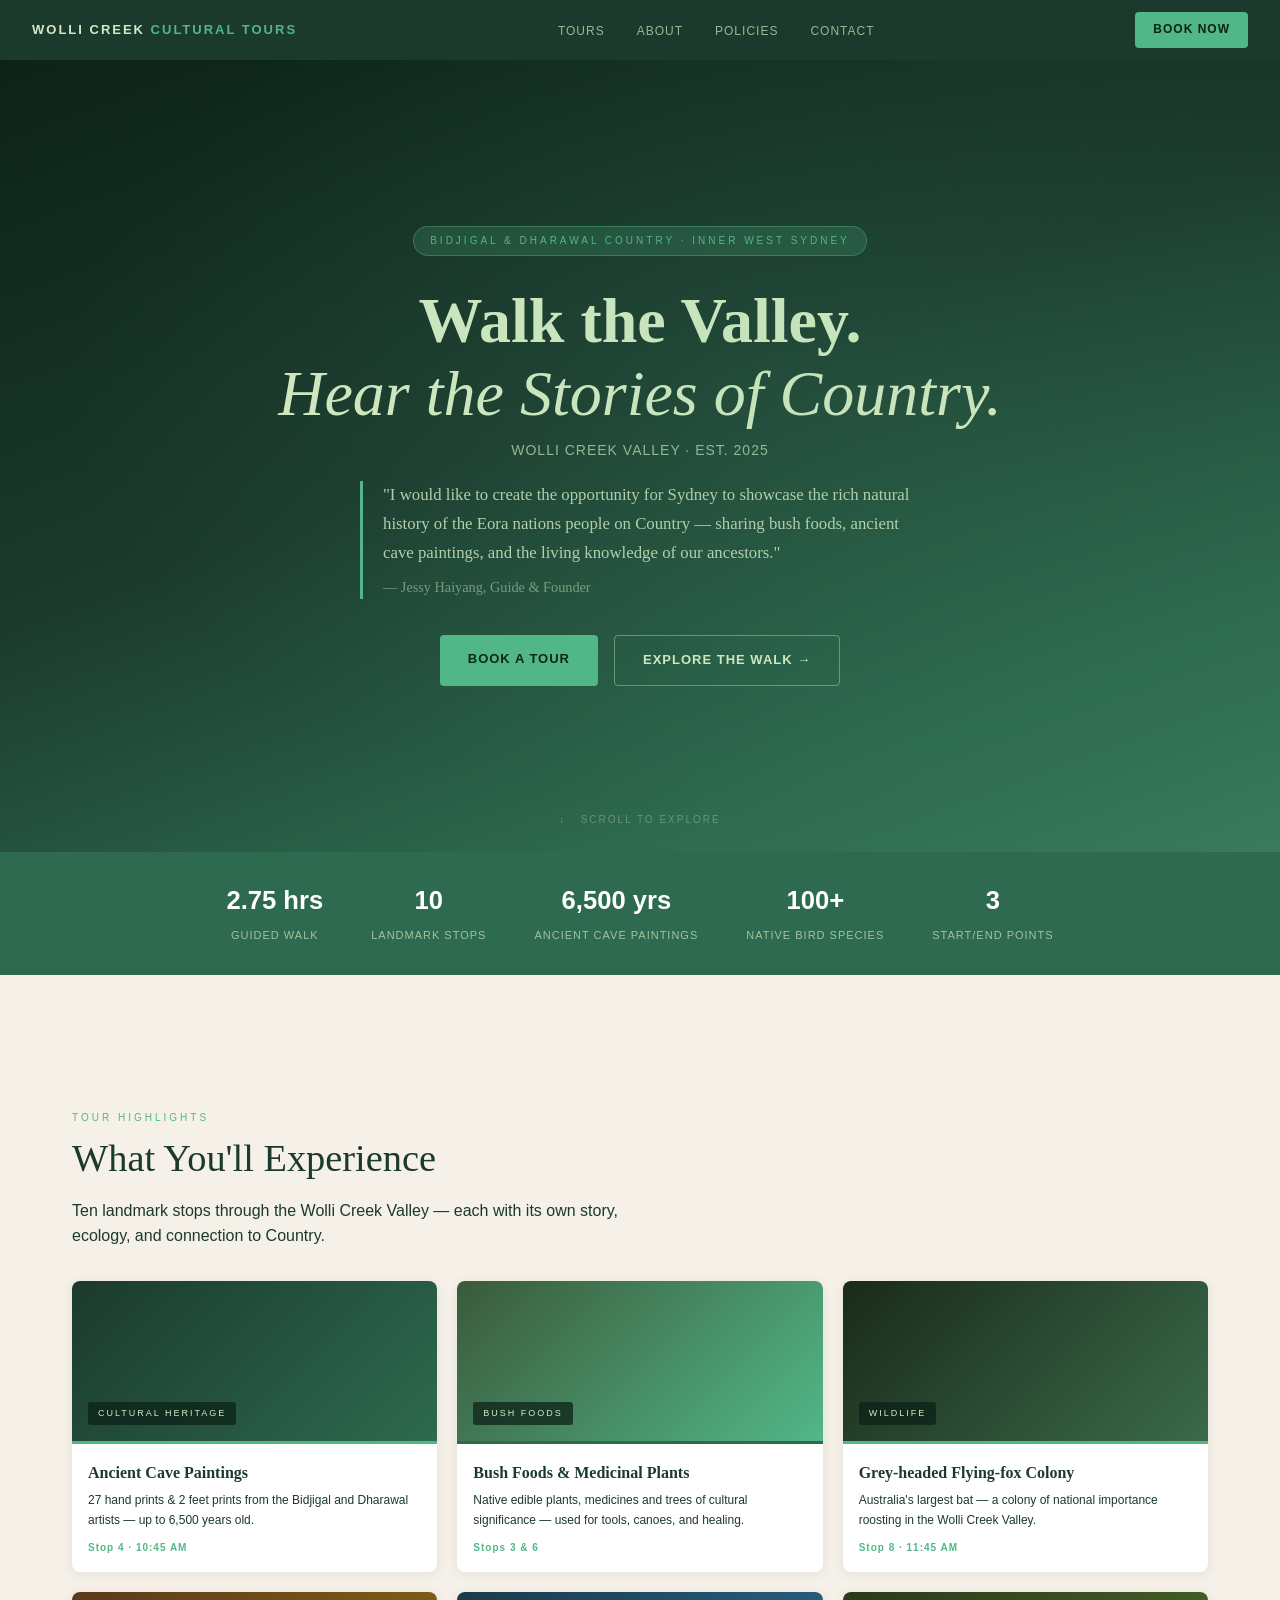
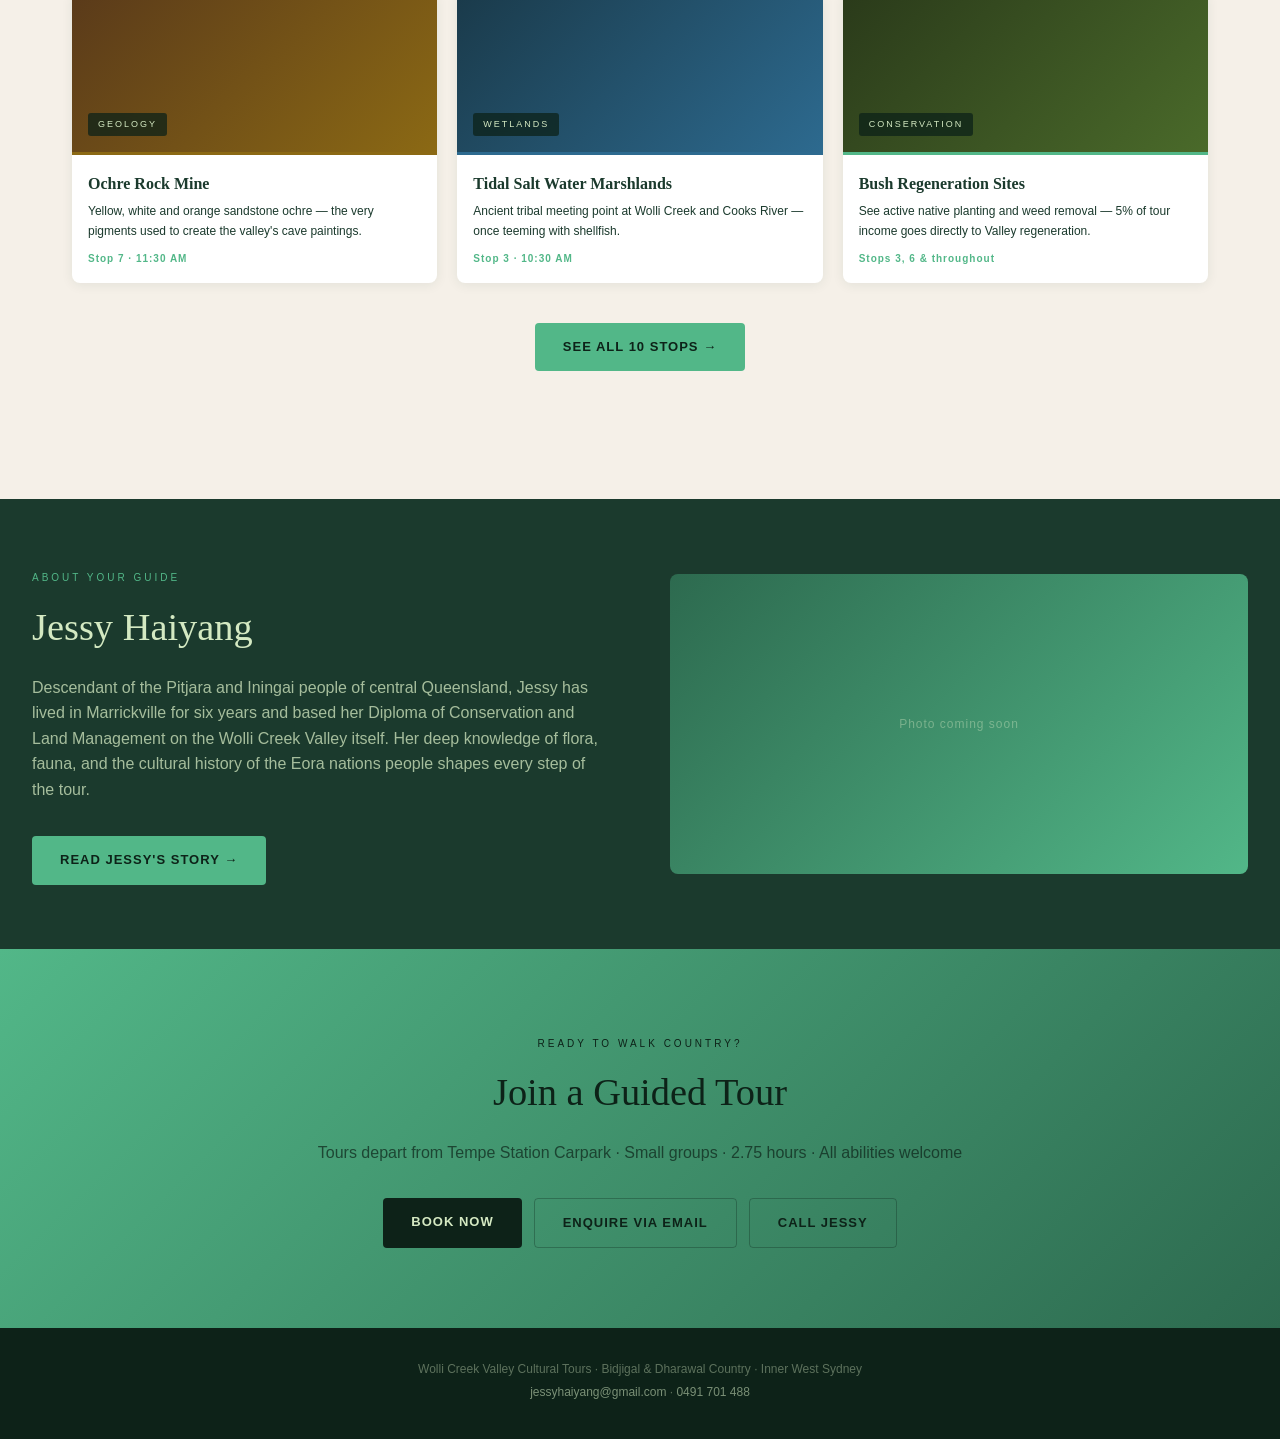
==== index.html @ f8718c91 "fix: colour token consistency, focus-visible styles, OG meta tags" ====
<!DOCTYPE html>
<html lang="en">
<head>
  <meta charset="UTF-8">
  <meta name="viewport" content="width=device-width, initial-scale=1.0">
  <meta name="description" content="Wolli Creek Valley Cultural Guided Tours — walk the valley and hear the stories of Country with Jessy Haiyang on Bidjigal and Dharawal Country, Inner West Sydney.">
  <meta property="og:title" content="Wolli Creek Cultural Tours — Walk the Valley">
  <meta property="og:description" content="Indigenous-led guided tours of the Wolli Creek Valley on Bidjigal and Dharawal Country, Inner West Sydney.">
  <meta property="og:type" content="website">
  <title>Wolli Creek Cultural Tours — Walk the Valley</title>
  <link rel="stylesheet" href="css/base.css">
  <link rel="stylesheet" href="css/components.css">
  <link rel="stylesheet" href="css/home.css">
</head>
<body>

  <!-- NAV -->
  <nav class="site-nav">
    <a href="index.html" class="nav-logo">Wolli Creek <span>Cultural Tours</span></a>
    <ul class="nav-links">
      <li><a href="tours.html">Tours</a></li>
      <li><a href="about.html">About</a></li>
      <li><a href="policies.html">Policies</a></li>
      <li><a href="book.html">Contact</a></li>
    </ul>
    <a href="book.html" class="nav-cta">Book Now</a>
    <button class="nav-toggle" aria-label="Open menu" aria-expanded="false">
      <span></span><span></span><span></span>
    </button>
  </nav>

  <!-- HERO -->
  <section class="home-hero">
    <span class="hero-badge">Bidjigal &amp; Dharawal Country · Inner West Sydney</span>
    <h1><strong>Walk the Valley.</strong><br>Hear the Stories of Country.</h1>
    <p class="hero-subtitle">Wolli Creek Valley · Est. 2025</p>
    <blockquote class="hero-quote">
      "I would like to create the opportunity for Sydney to showcase the rich natural history
      of the Eora nations people on Country — sharing bush foods, ancient cave paintings,
      and the living knowledge of our ancestors."
      <cite>— Jessy Haiyang, Guide &amp; Founder</cite>
    </blockquote>
    <div class="hero-buttons">
      <a href="book.html" class="btn btn-primary">Book a Tour</a>
      <a href="tours.html" class="btn btn-ghost">Explore the Walk →</a>
    </div>
    <div class="hero-scroll">↓ &nbsp; scroll to explore</div>
  </section>

  <!-- STATS BAND -->
  <div class="stats-band">
    <div class="stat"><strong>2.75 hrs</strong><span>Guided Walk</span></div>
    <div class="stat"><strong>10</strong><span>Landmark Stops</span></div>
    <div class="stat"><strong>6,500 yrs</strong><span>Ancient Cave Paintings</span></div>
    <div class="stat"><strong>100+</strong><span>Native Bird Species</span></div>
    <div class="stat"><strong>3</strong><span>Start/End Points</span></div>
  </div>

  <!-- HIGHLIGHTS -->
  <section class="highlights-section">
    <div class="section">
      <span class="label">Tour Highlights</span>
      <h2>What You'll Experience</h2>
      <p style="max-width:560px;margin-top:8px;">Ten landmark stops through the Wolli Creek Valley — each with its own story, ecology, and connection to Country.</p>

      <div class="card-grid">

        <div class="card reveal">
          <div class="card-img" style="background:linear-gradient(135deg,#1B3A2D,#2D6A4F);">
            <span class="card-tag">Cultural Heritage</span>
          </div>
          <div class="card-accent" style="background:#52B788;"></div>
          <div class="card-body">
            <h4>Ancient Cave Paintings</h4>
            <p>27 hand prints &amp; 2 feet prints from the Bidjigal and Dharawal artists — up to 6,500 years old.</p>
            <div class="card-meta">Stop 4 · 10:45 AM</div>
          </div>
        </div>

        <div class="card reveal">
          <div class="card-img" style="background:linear-gradient(135deg,#3a5a3a,#52B788);">
            <span class="card-tag">Bush Foods</span>
          </div>
          <div class="card-accent" style="background:#2D6A4F;"></div>
          <div class="card-body">
            <h4>Bush Foods &amp; Medicinal Plants</h4>
            <p>Native edible plants, medicines and trees of cultural significance — used for tools, canoes, and healing.</p>
            <div class="card-meta">Stops 3 &amp; 6</div>
          </div>
        </div>

        <div class="card reveal">
          <div class="card-img" style="background:linear-gradient(135deg,#1a2a1a,#3a6a4a);">
            <span class="card-tag">Wildlife</span>
          </div>
          <div class="card-accent" style="background:#52B788;"></div>
          <div class="card-body">
            <h4>Grey-headed Flying-fox Colony</h4>
            <p>Australia's largest bat — a colony of national importance roosting in the Wolli Creek Valley.</p>
            <div class="card-meta">Stop 8 · 11:45 AM</div>
          </div>
        </div>

        <div class="card reveal">
          <div class="card-img" style="background:linear-gradient(135deg,#5a3a1a,#8B6914);">
            <span class="card-tag">Geology</span>
          </div>
          <div class="card-accent" style="background:#8B6914;"></div>
          <div class="card-body">
            <h4>Ochre Rock Mine</h4>
            <p>Yellow, white and orange sandstone ochre — the very pigments used to create the valley's cave paintings.</p>
            <div class="card-meta">Stop 7 · 11:30 AM</div>
          </div>
        </div>

        <div class="card reveal">
          <div class="card-img" style="background:linear-gradient(135deg,#1a3a4a,#2D6A8F);">
            <span class="card-tag">Wetlands</span>
          </div>
          <div class="card-accent" style="background:#2D6A8F;"></div>
          <div class="card-body">
            <h4>Tidal Salt Water Marshlands</h4>
            <p>Ancient tribal meeting point at Wolli Creek and Cooks River — once teeming with shellfish.</p>
            <div class="card-meta">Stop 3 · 10:30 AM</div>
          </div>
        </div>

        <div class="card reveal">
          <div class="card-img" style="background:linear-gradient(135deg,#2a3a1a,#4a6a2a);">
            <span class="card-tag">Conservation</span>
          </div>
          <div class="card-accent" style="background:#52B788;"></div>
          <div class="card-body">
            <h4>Bush Regeneration Sites</h4>
            <p>See active native planting and weed removal — 5% of tour income goes directly to Valley regeneration.</p>
            <div class="card-meta">Stops 3, 6 &amp; throughout</div>
          </div>
        </div>

      </div>

      <div style="text-align:center;margin-top:40px;">
        <a href="tours.html" class="btn btn-primary">See All 10 Stops →</a>
      </div>
    </div>
  </section>

  <!-- ABOUT STRIP -->
  <section class="about-strip">
    <div class="about-text">
      <span class="label">About Your Guide</span>
      <h2>Jessy Haiyang</h2>
      <p>Descendant of the Pitjara and Iningai people of central Queensland, Jessy has lived in Marrickville for six years and based her Diploma of Conservation and Land Management on the Wolli Creek Valley itself. Her deep knowledge of flora, fauna, and the cultural history of the Eora nations people shapes every step of the tour.</p>
      <br>
      <a href="about.html" class="btn btn-primary" style="margin-top:8px;">Read Jessy's Story →</a>
    </div>
    <div class="about-img">
      <!-- Replace with: <img src="images/jessy.jpg" alt="Jessy Haiyang, tour guide"> -->
      Photo coming soon
    </div>
  </section>

  <!-- CTA -->
  <section class="cta-section">
    <span class="label">Ready to Walk Country?</span>
    <h2>Join a Guided Tour</h2>
    <p>Tours depart from Tempe Station Carpark · Small groups · 2.75 hours · All abilities welcome</p>
    <div class="cta-buttons">
      <a href="book.html" class="btn btn-primary" style="background:#0D2218;color:#D4E9C2;">Book Now</a>
      <a href="mailto:jessyhaiyang@gmail.com" class="btn btn-ghost-dark">Enquire via Email</a>
      <a href="tel:0491701488" class="btn btn-ghost-dark">Call Jessy</a>
    </div>
  </section>

  <!-- FOOTER -->
  <footer class="site-footer">
    <p>Wolli Creek Valley Cultural Tours · Bidjigal &amp; Dharawal Country · Inner West Sydney</p>
    <p><a href="mailto:jessyhaiyang@gmail.com">jessyhaiyang@gmail.com</a> · <a href="tel:0491701488">0491 701 488</a></p>
  </footer>

  <script src="js/main.js"></script>
</body>
</html>
---- css/base.css ----
/* ============================================
   BASE.CSS — Variables, reset, typography
   ============================================ */

:root {
  /* Colour palette — Bush & Water */
  --color-forest-dark:   #0D2218;
  --color-forest:        #1B3A2D;
  --color-forest-mid:    #2D6A4F;
  --color-sage:          #52B788;
  --color-sage-light:    #D4E9C2;
  --color-cream:         #f5f0e8;
  --color-ochre:         #8B6914;
  --color-wetland:       #2D6A8F;
  --color-text:          #1B3A2D;
  --color-text-muted:    #4a6b5a;
  --color-white:         #fff;

  /* Typography */
  --font-serif:  Georgia, 'Times New Roman', serif;
  --font-sans:   -apple-system, BlinkMacSystemFont, 'Segoe UI', sans-serif;

  /* Spacing */
  --space-xs:  8px;
  --space-sm:  16px;
  --space-md:  32px;
  --space-lg:  64px;
  --space-xl:  96px;

  /* Layout */
  --max-width: 1200px;
  --nav-height: 60px;
}

/* Reset */
*, *::before, *::after { box-sizing: border-box; margin: 0; padding: 0; }
html { scroll-behavior: smooth; }
body {
  font-family: var(--font-serif);
  background: var(--color-cream);
  color: var(--color-text);
  line-height: 1.6;
}
img { max-width: 100%; display: block; }
a { color: inherit; text-decoration: none; }
/* Note: underlines removed globally — restore in component CSS for body-copy links */

/* Typography scale */
h1 { font-size: clamp(2rem, 5vw, 4rem); font-weight: 400; line-height: 1.15; font-style: italic; }
h1 strong { font-style: normal; font-weight: 700; }
h2 { font-size: clamp(1.6rem, 3vw, 2.4rem); font-weight: 400; }
h3 { font-size: 1.1rem; font-weight: 600; }
p { font-family: var(--font-sans); }
.body-text { font-size: 14px; line-height: 1.75; color: var(--color-text-muted); }

/* Utility */
.label {
  font-family: var(--font-sans);
  font-size: 10px;
  letter-spacing: 3px;
  text-transform: uppercase;
  color: var(--color-sage);
}
.container { max-width: var(--max-width); margin: 0 auto; padding: 0 var(--space-md); }
.section { padding: var(--space-lg) var(--space-md); max-width: var(--max-width); margin: 0 auto; }

/* Scroll-reveal */
.reveal { opacity: 0; transform: translateY(20px); transition: opacity 0.5s ease, transform 0.5s ease; }
.reveal.revealed { opacity: 1; transform: none; }
---- css/components.css ----
/* ============================================
   COMPONENTS.CSS — Nav, footer, buttons, cards
   ============================================ */

/* ---- NAV ---- */
.site-nav {
  background: var(--color-forest);
  padding: 0 var(--space-md);
  display: flex;
  align-items: center;
  justify-content: space-between;
  height: var(--nav-height);
  position: sticky;
  top: 0;
  z-index: 100;
  transition: box-shadow 0.2s;
}
.site-nav.scrolled { box-shadow: 0 2px 16px rgba(0,0,0,0.3); }

.nav-logo {
  color: var(--color-sage-light);
  font-family: var(--font-sans);
  font-size: 13px;
  font-weight: 700;
  letter-spacing: 2px;
  text-transform: uppercase;
  text-decoration: none;
}
.nav-logo span { color: var(--color-sage); }

.nav-links {
  display: flex;
  gap: var(--space-md);
  list-style: none;
}
.nav-links a {
  color: rgba(212,233,194,0.7); /* --color-sage-light at 70% opacity */
  font-family: var(--font-sans);
  font-size: 12px;
  letter-spacing: 1px;
  text-transform: uppercase;
  transition: color 0.15s;
}
.nav-links a:hover,
.nav-links a.active { color: var(--color-sage-light); }

.nav-cta {
  background: var(--color-sage);
  color: var(--color-forest-dark);
  padding: 8px 18px;
  border-radius: 4px;
  font-family: var(--font-sans);
  font-size: 12px;
  font-weight: 700;
  letter-spacing: 1px;
  text-transform: uppercase;
  text-decoration: none;
  transition: background 0.15s;
}
.nav-cta:hover { background: var(--color-sage-light); }

/* Mobile nav toggle */
.nav-toggle {
  display: none;
  background: none;
  border: none;
  cursor: pointer;
  padding: 4px;
}
.nav-toggle span {
  display: block;
  width: 22px;
  height: 2px;
  background: var(--color-sage-light);
  margin: 5px 0;
  transition: 0.3s;
}

.nav-toggle.open span:nth-child(1) { transform: translateY(7px) rotate(45deg); }
.nav-toggle.open span:nth-child(2) { opacity: 0; }
.nav-toggle.open span:nth-child(3) { transform: translateY(-7px) rotate(-45deg); }

@media (max-width: 768px) {
  .nav-links { display: none; flex-direction: column; gap: var(--space-sm); }
  .nav-links.open { display: flex; position: absolute; top: var(--nav-height); left: 0; right: 0; background: var(--color-forest); padding: var(--space-sm) var(--space-md); }
  .nav-toggle { display: block; }
  .nav-cta { display: none; }
}

/* ---- FOOTER ---- */
.site-footer {
  background: var(--color-forest-dark);
  padding: var(--space-md) var(--space-md);
  text-align: center;
}
.site-footer p {
  color: rgba(212,233,194,0.4); /* --color-sage-light at 40% opacity */
  font-size: 12px;
  margin-bottom: 4px;
}
.site-footer a { color: rgba(212,233,194,0.55); /* --color-sage-light at 55% opacity */ }
.site-footer a:hover { color: var(--color-sage-light); text-decoration: underline; }

/* ---- BUTTONS ---- */
.btn {
  display: inline-block;
  padding: 14px 28px;
  border-radius: 4px;
  font-family: var(--font-sans);
  font-size: 13px;
  font-weight: 700;
  letter-spacing: 1px;
  text-transform: uppercase;
  cursor: pointer;
  border: none;
  text-decoration: none;
  transition: background 0.15s, color 0.15s;
}
.btn-primary {
  background: var(--color-sage);
  color: var(--color-forest-dark);
}
.btn-primary:hover { background: var(--color-sage-light); }

.btn-ghost {
  background: transparent;
  color: var(--color-sage-light);
  border: 1px solid rgba(212,233,194,0.4);
}
.btn-ghost:hover { border-color: var(--color-sage-light); color: var(--color-white); }

.btn-ghost-dark {
  background: transparent;
  color: var(--color-forest-dark);
  border: 1px solid rgba(13,34,24,0.3); /* --color-forest-dark at 30% opacity */
}
.btn-ghost-dark:hover { border-color: var(--color-forest-dark); }

/* Focus-visible for keyboard accessibility */
.btn:focus-visible,
.nav-cta:focus-visible,
.nav-toggle:focus-visible {
  outline: 2px solid var(--color-sage);
  outline-offset: 3px;
}
.nav-links a:focus-visible {
  outline: 2px solid var(--color-sage);
  outline-offset: 2px;
  border-radius: 2px;
}

/* ---- HIGHLIGHT CARD ---- */
.card {
  background: var(--color-white);
  border-radius: 8px;
  overflow: hidden;
  box-shadow: 0 2px 12px rgba(27,58,45,0.08); /* --color-forest at 8% opacity */
  transition: transform 0.2s;
}
.card:hover { transform: translateY(-4px); }

.card-img {
  height: 160px;
  display: flex;
  align-items: flex-end;
  padding: var(--space-sm);
}
.card-tag {
  background: rgba(13,34,24,0.75); /* --color-forest-dark at 75% opacity */
  color: var(--color-sage-light);
  backdrop-filter: blur(4px);
  font-family: var(--font-sans);
  font-size: 9px;
  letter-spacing: 2px;
  text-transform: uppercase;
  padding: 4px 10px;
  border-radius: 3px;
}
.card-accent { height: 3px; border-radius: 0; }
.card-body { padding: var(--space-sm); }
.card-body h4 { font-size: 1rem; color: var(--color-text); margin-bottom: 6px; font-family: var(--font-serif); }
.card-body p { font-size: 12px; line-height: 1.6; }
.card-meta { font-family: var(--font-sans); font-size: 10px; color: var(--color-sage); font-weight: 600; letter-spacing: 1px; margin-top: 10px; }

/* ---- DIVIDER ---- */
.divider { height: 1px; background: rgba(82,183,136,0.15); margin: 0 var(--space-md); }

/* ---- PAGE HERO (inner pages) ---- */
.page-hero {
  background: linear-gradient(160deg, var(--color-forest-dark) 0%, var(--color-forest) 60%, var(--color-forest-mid) 100%);
  padding: var(--space-xl) var(--space-md) var(--space-lg);
  text-align: center;
}
.page-hero .label { margin-bottom: var(--space-sm); display: block; }
.page-hero h1 { color: var(--color-sage-light); margin-bottom: var(--space-sm); }
.page-hero p { color: rgba(212,233,194,0.7); max-width: 560px; margin: 0 auto; }
---- css/home.css ----
/* ============================================
   HOME.CSS — Homepage-specific styles
   ============================================ */

/* ---- HERO ---- */
.home-hero {
  min-height: 88vh;
  background: linear-gradient(160deg, var(--color-forest-dark) 0%, var(--color-forest) 45%, var(--color-forest-mid) 80%, #3a7a5f 100%);
  display: flex;
  flex-direction: column;
  align-items: center;
  justify-content: center;
  text-align: center;
  padding: 60px var(--space-md);
  position: relative;
  overflow: hidden;
}
.home-hero::before {
  content: '';
  position: absolute;
  inset: 0;
  background: radial-gradient(ellipse at 60% 40%, rgba(82,183,136,0.12) 0%, transparent 65%);
  pointer-events: none;
}
.hero-badge {
  background: rgba(82,183,136,0.2);
  border: 1px solid rgba(82,183,136,0.4);
  color: var(--color-sage);
  font-family: var(--font-sans);
  font-size: 10px;
  letter-spacing: 3px;
  text-transform: uppercase;
  padding: 6px 16px;
  border-radius: 20px;
  margin-bottom: 28px;
  display: inline-block;
}
.home-hero h1 { color: var(--color-sage-light); max-width: 780px; margin-bottom: 8px; }
.hero-subtitle {
  font-family: var(--font-sans);
  color: rgba(212,233,194,0.7);
  font-size: 14px;
  letter-spacing: 1px;
  margin-bottom: 20px;
  text-transform: uppercase;
}
.hero-quote {
  max-width: 560px;
  color: rgba(212,233,194,0.85);
  font-size: 1.05rem;
  line-height: 1.7;
  margin-bottom: 36px;
  border-left: 3px solid var(--color-sage);
  padding-left: 20px;
  text-align: left;
}
.hero-quote cite { font-size: 0.85em; color: rgba(212,233,194,0.5); font-style: normal; display: block; margin-top: 8px; }
.hero-buttons { display: flex; gap: var(--space-sm); flex-wrap: wrap; justify-content: center; }
.hero-scroll {
  position: absolute;
  bottom: 24px;
  left: 50%;
  transform: translateX(-50%);
  color: rgba(212,233,194,0.35);
  font-family: var(--font-sans);
  font-size: 10px;
  letter-spacing: 2px;
  text-transform: uppercase;
}

/* ---- STATS BAND ---- */
.stats-band {
  background: var(--color-forest-mid);
  color: var(--color-sage-light);
  padding: 28px var(--space-md);
  display: flex;
  gap: 48px;
  justify-content: center;
  flex-wrap: wrap;
  text-align: center;
}
.stat { font-family: var(--font-sans); }
.stat strong { display: block; font-size: 1.6rem; color: var(--color-white); }
.stat span { font-size: 11px; letter-spacing: 1px; text-transform: uppercase; opacity: 0.7; }

/* ---- HIGHLIGHTS SECTION ---- */
.highlights-section { background: var(--color-cream); padding: var(--space-lg) 0; }
.card-grid {
  display: grid;
  grid-template-columns: repeat(3, 1fr);
  gap: 20px;
  margin-top: var(--space-md);
}
@media (max-width: 900px) { .card-grid { grid-template-columns: repeat(2, 1fr); } }
@media (max-width: 560px) { .card-grid { grid-template-columns: 1fr; } }

/* ---- ABOUT STRIP ---- */
.about-strip {
  background: var(--color-forest);
  padding: var(--space-lg) var(--space-md);
  display: grid;
  grid-template-columns: 1fr 1fr;
  gap: 60px;
  align-items: center;
}
.about-strip .about-text .label { color: var(--color-sage); }
.about-strip .about-text h2 { color: var(--color-sage-light); margin: 8px 0 16px; }
.about-strip .about-text p { color: rgba(212,233,194,0.75); }
.about-img {
  border-radius: 8px;
  overflow: hidden;
  height: 300px;
  background: linear-gradient(135deg, var(--color-forest-mid), var(--color-sage));
  display: flex;
  align-items: center;
  justify-content: center;
  color: rgba(212,233,194,0.4);
  font-family: var(--font-sans);
  font-size: 12px;
  letter-spacing: 1px;
}
.about-img img { width: 100%; height: 100%; object-fit: cover; }
@media (max-width: 768px) {
  .about-strip { grid-template-columns: 1fr; }
  .about-img { height: 220px; }
}

/* ---- CTA SECTION ---- */
.cta-section {
  background: linear-gradient(135deg, var(--color-sage) 0%, var(--color-forest-mid) 100%);
  padding: 80px var(--space-md);
  text-align: center;
}
.cta-section .label { color: var(--color-forest-dark); }
.cta-section h2 { color: var(--color-forest-dark); margin: 8px 0 16px; }
.cta-section p { color: rgba(13,34,24,0.7); margin-bottom: 32px; }
.cta-buttons { display: flex; gap: 12px; justify-content: center; flex-wrap: wrap; }
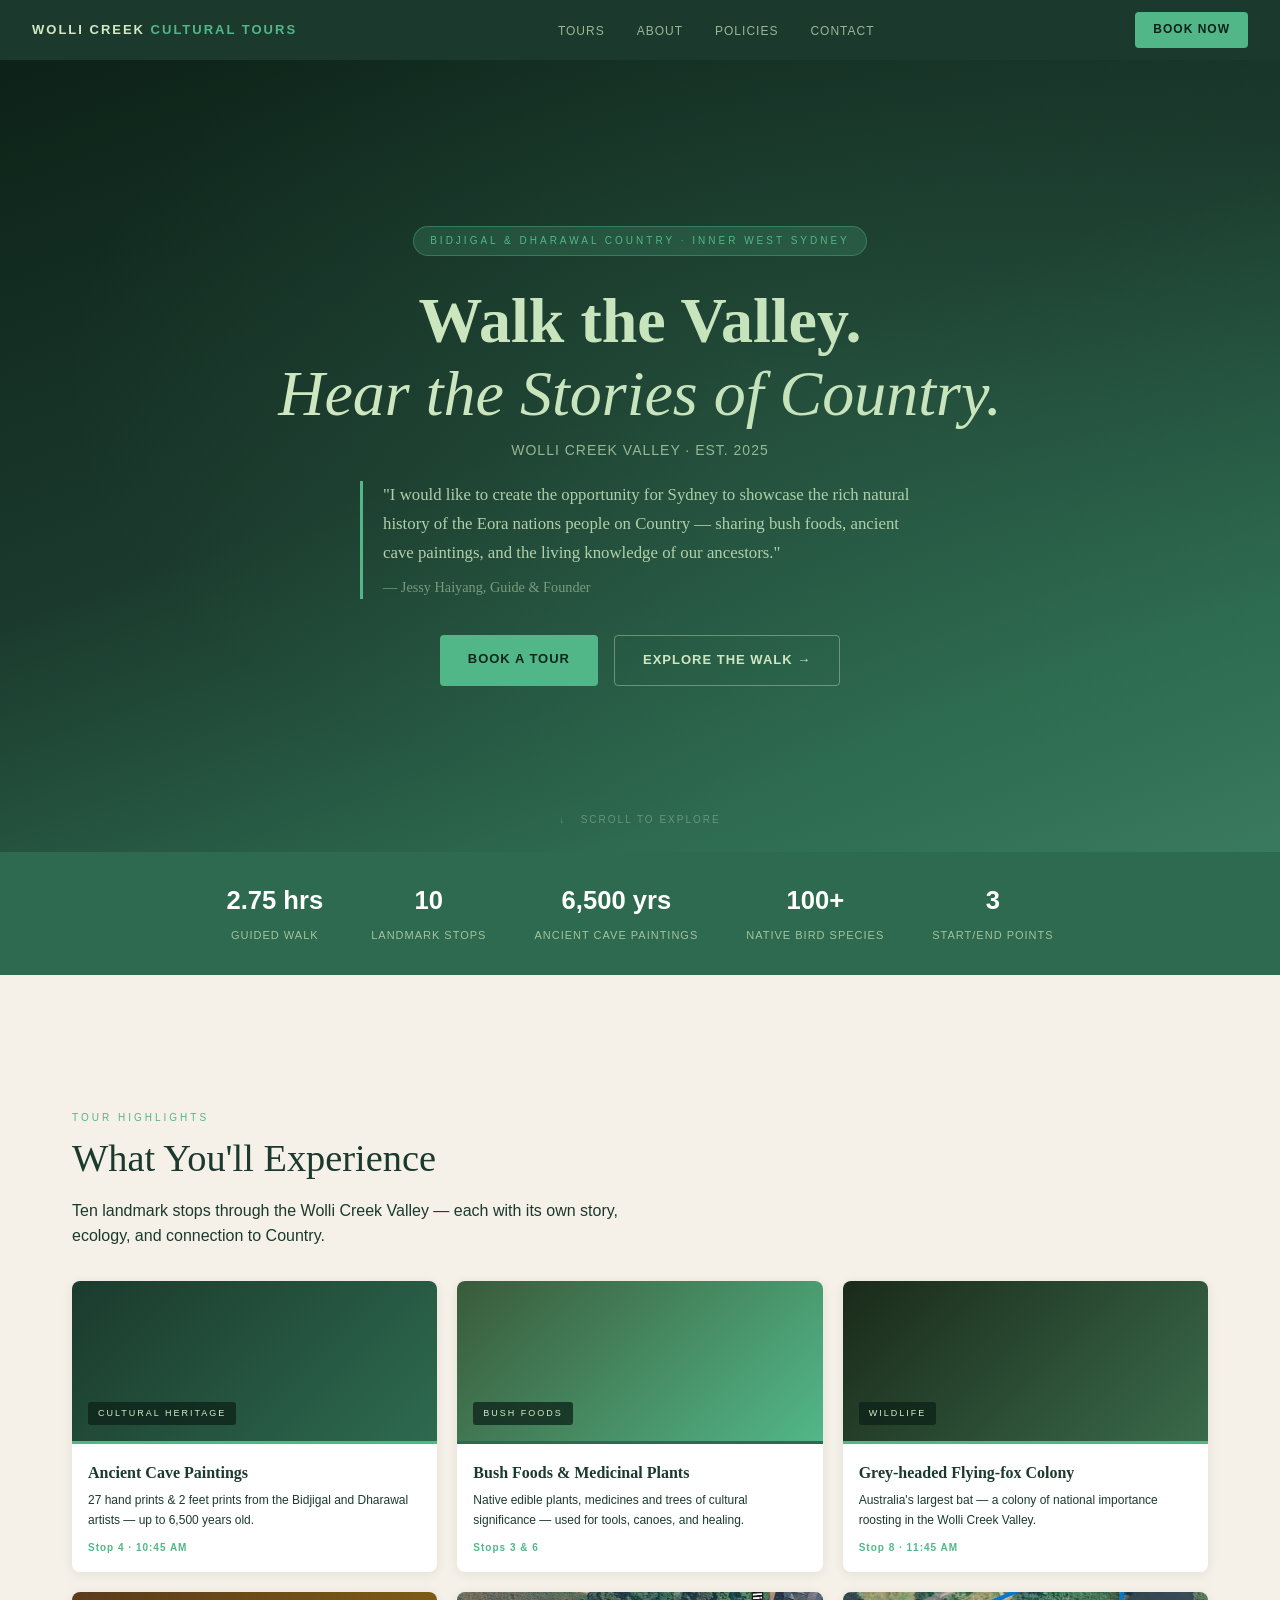
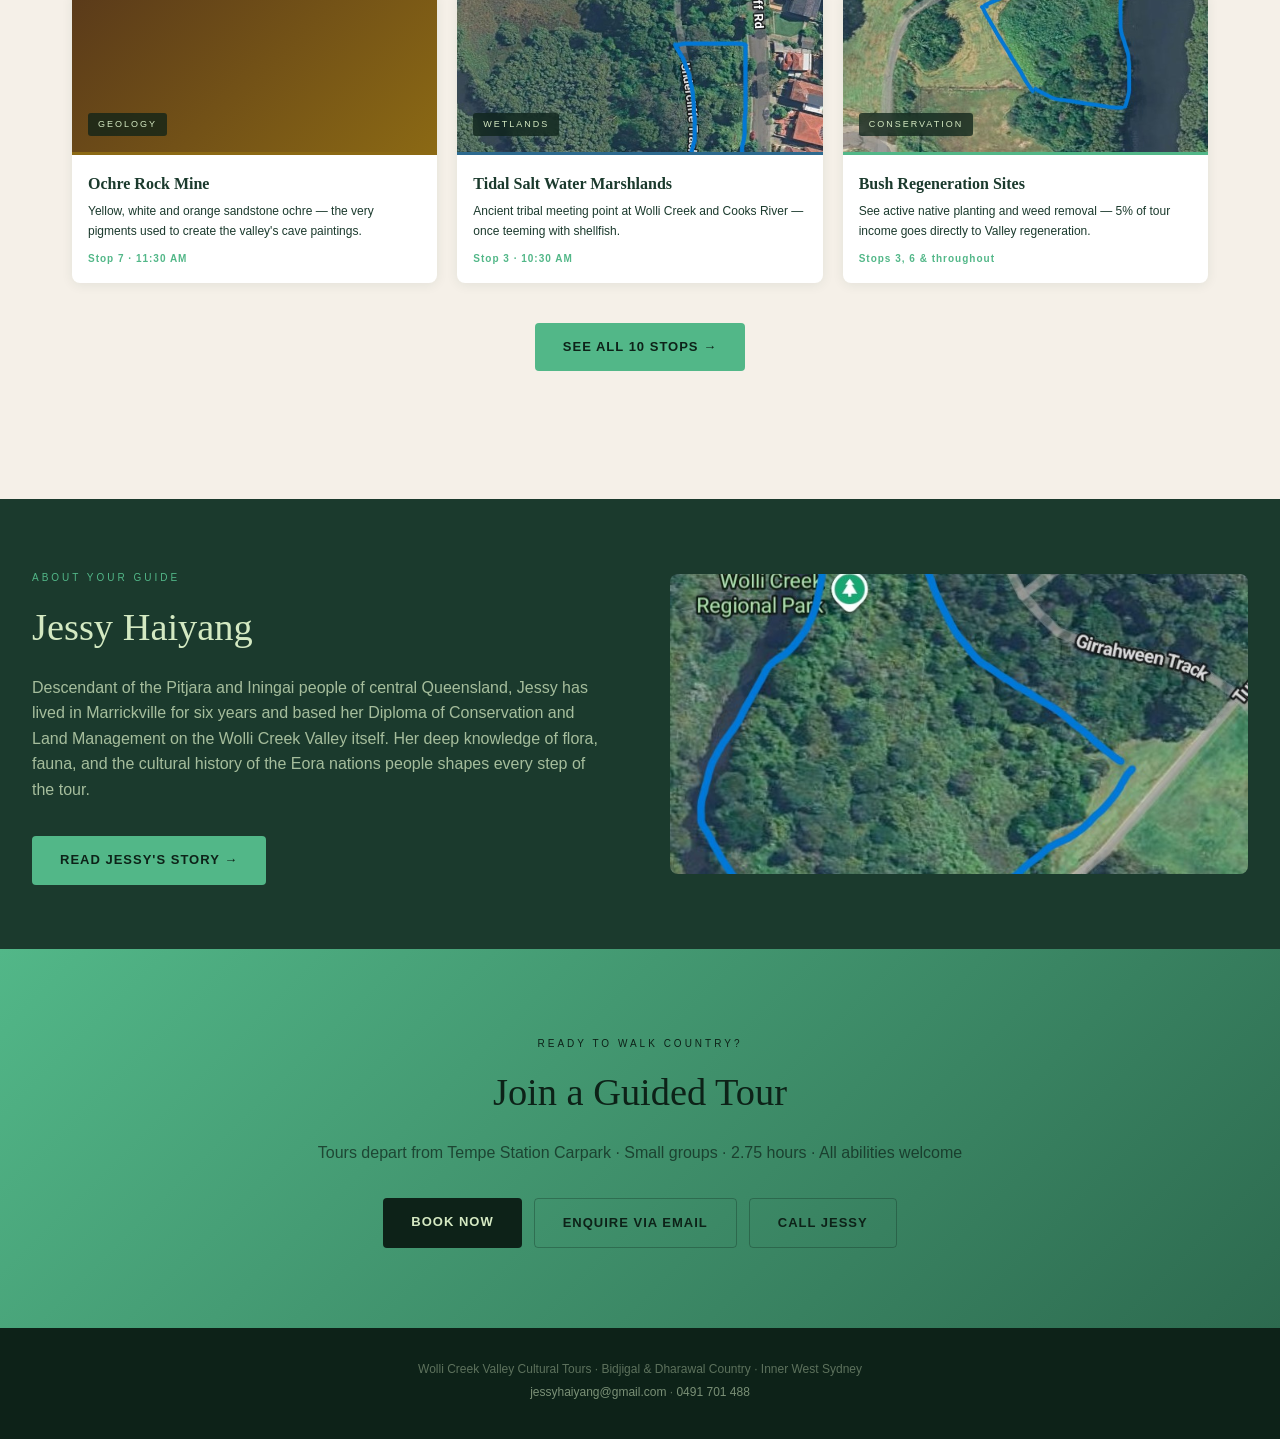
==== commit 37f7a710: "feat: use aerial valley images in card backgrounds, about sections, and gallery" ====
--- a/index.html
+++ b/index.html
@@ -14,6 +14,8 @@
 </head>
 <body>
 
+  <a class="skip-link" href="#main-content">Skip to main content</a>
+
   <!-- NAV -->
   <nav class="site-nav">
     <a href="index.html" class="nav-logo">Wolli Creek <span>Cultural Tours</span></a>
@@ -28,6 +30,8 @@
       <span></span><span></span><span></span>
     </button>
   </nav>
+
+  <main id="main-content">
 
   <!-- HERO -->
   <section class="home-hero">
@@ -114,7 +118,7 @@
         </div>
 
         <div class="card reveal">
-          <div class="card-img" style="background:linear-gradient(135deg,#1a3a4a,#2D6A8F);">
+          <div class="card-img" style="background:linear-gradient(135deg,#1a3a4a,#2D6A8F);background-image:url('images/Bush regen site 2.jpg');background-size:cover;background-position:center;">
             <span class="card-tag">Wetlands</span>
           </div>
           <div class="card-accent" style="background:#2D6A8F;"></div>
@@ -126,7 +130,7 @@
         </div>
 
         <div class="card reveal">
-          <div class="card-img" style="background:linear-gradient(135deg,#2a3a1a,#4a6a2a);">
+          <div class="card-img" style="background:linear-gradient(135deg,#2a3a1a,#4a6a2a);background-image:url('images/Bush regen site 1.jpg');background-size:cover;background-position:center;">
             <span class="card-tag">Conservation</span>
           </div>
           <div class="card-accent" style="background:#52B788;"></div>
@@ -155,8 +159,7 @@
       <a href="about.html" class="btn btn-primary" style="margin-top:8px;">Read Jessy's Story →</a>
     </div>
     <div class="about-img">
-      <!-- Replace with: <img src="images/jessy.jpg" alt="Jessy Haiyang, tour guide"> -->
-      Photo coming soon
+      <img src="images/Bush regen site 3.jpg" alt="Wolli Creek Valley — aerial view of the bush corridor">
     </div>
   </section>
 
@@ -166,11 +169,13 @@
     <h2>Join a Guided Tour</h2>
     <p>Tours depart from Tempe Station Carpark · Small groups · 2.75 hours · All abilities welcome</p>
     <div class="cta-buttons">
-      <a href="book.html" class="btn btn-primary" style="background:#0D2218;color:#D4E9C2;">Book Now</a>
+      <a href="book.html" class="btn btn-primary" style="background:var(--color-forest-dark);color:var(--color-sage-light);">Book Now</a>
       <a href="mailto:jessyhaiyang@gmail.com" class="btn btn-ghost-dark">Enquire via Email</a>
       <a href="tel:0491701488" class="btn btn-ghost-dark">Call Jessy</a>
     </div>
   </section>
+
+  </main>
 
   <!-- FOOTER -->
   <footer class="site-footer">
--- a/css/base.css
+++ b/css/base.css
@@ -7,6 +7,7 @@
   --color-forest-dark:   #0D2218;
   --color-forest:        #1B3A2D;
   --color-forest-mid:    #2D6A4F;
+  --color-forest-light:  #3a7a5f;
   --color-sage:          #52B788;
   --color-sage-light:    #D4E9C2;
   --color-cream:         #f5f0e8;
@@ -68,3 +69,28 @@
 .reveal { opacity: 0; transform: translateY(20px); transition: opacity 0.5s ease, transform 0.5s ease; }
 .reveal.revealed { opacity: 1; transform: none; }
 
+/* Skip navigation link */
+.skip-link {
+  position: absolute;
+  top: -48px;
+  left: 0;
+  background: var(--color-sage);
+  color: var(--color-forest-dark);
+  padding: 8px 16px;
+  font-family: var(--font-sans);
+  font-size: 13px;
+  font-weight: 700;
+  text-transform: uppercase;
+  letter-spacing: 1px;
+  z-index: 999;
+  transition: top 0.2s;
+  text-decoration: none;
+}
+.skip-link:focus { top: 0; }
+
+/* Respect reduced motion preference */
+@media (prefers-reduced-motion: reduce) {
+  html { scroll-behavior: auto; }
+  .reveal { transition: none; }
+}
+
--- a/css/home.css
+++ b/css/home.css
@@ -5,7 +5,7 @@
 /* ---- HERO ---- */
 .home-hero {
   min-height: 88vh;
-  background: linear-gradient(160deg, var(--color-forest-dark) 0%, var(--color-forest) 45%, var(--color-forest-mid) 80%, #3a7a5f 100%);
+  background: linear-gradient(160deg, var(--color-forest-dark) 0%, var(--color-forest) 45%, var(--color-forest-mid) 80%, var(--color-forest-light) 100%);
   display: flex;
   flex-direction: column;
   align-items: center;
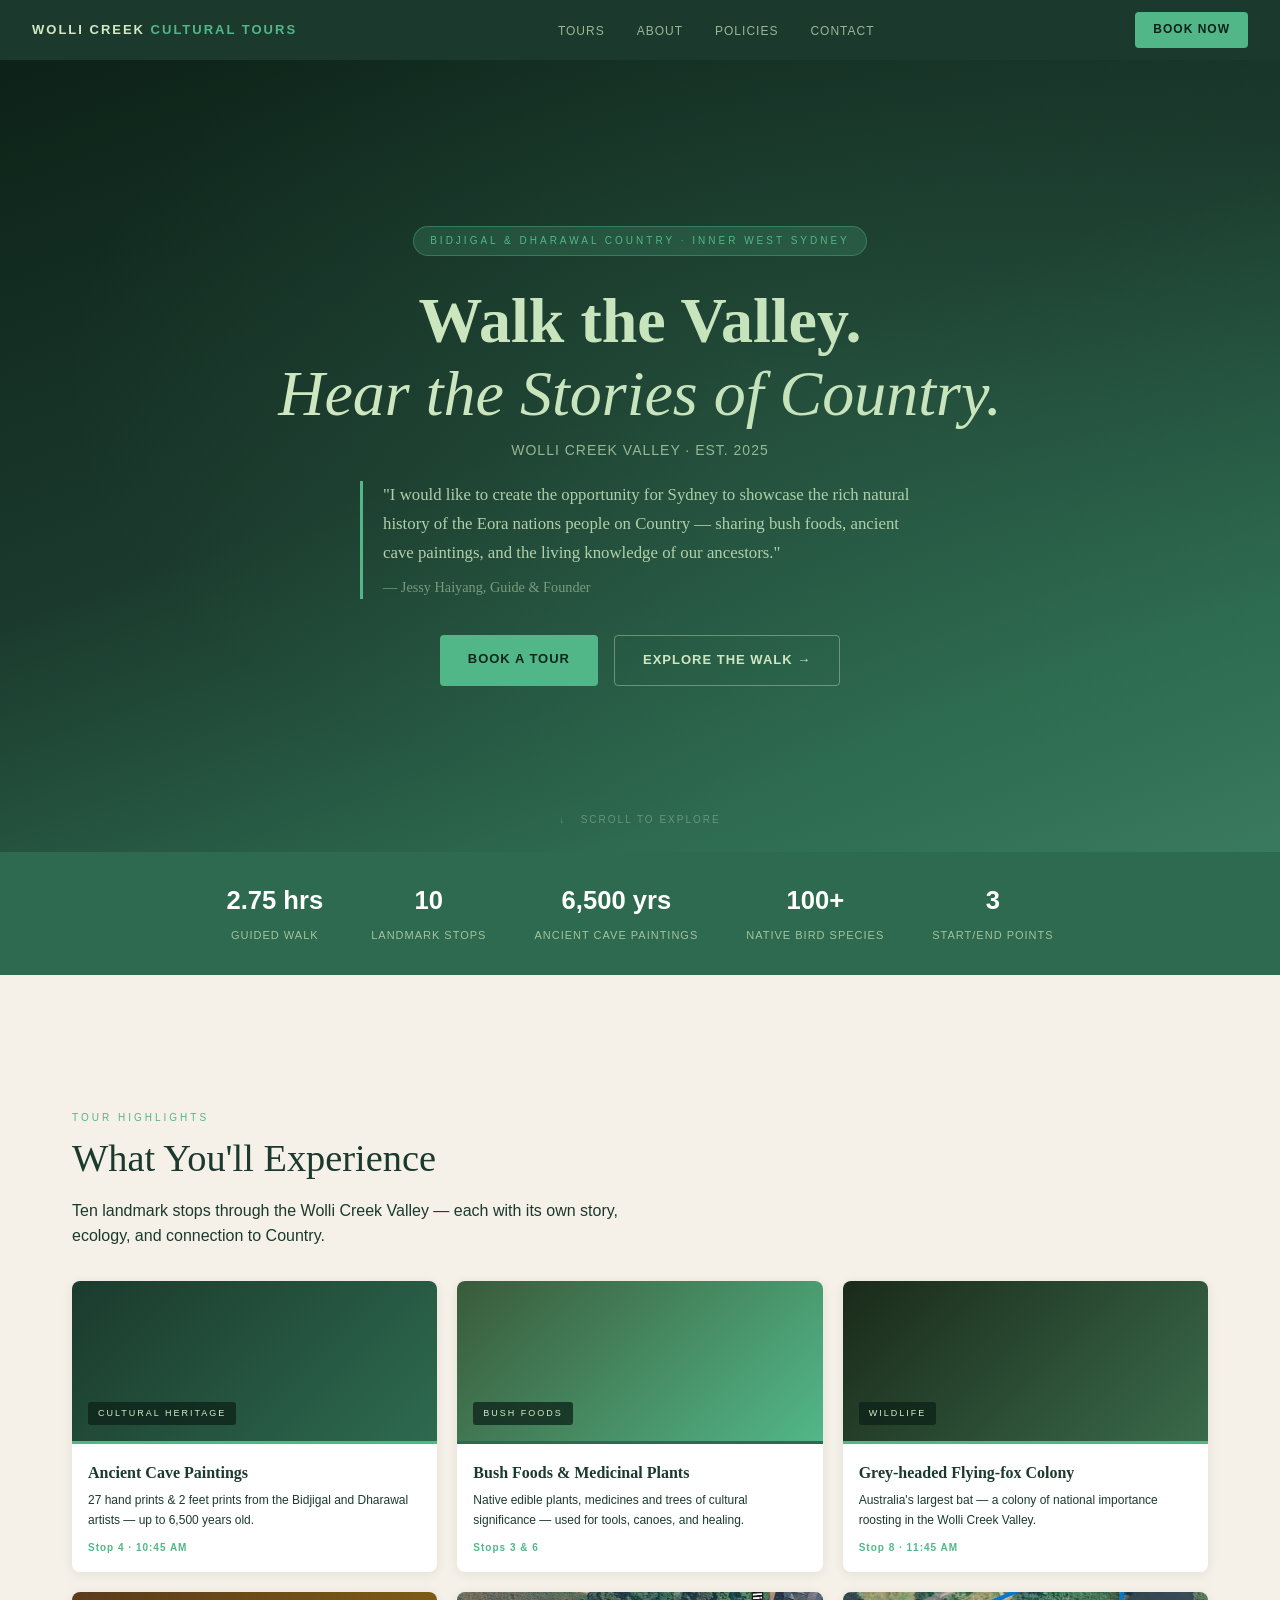
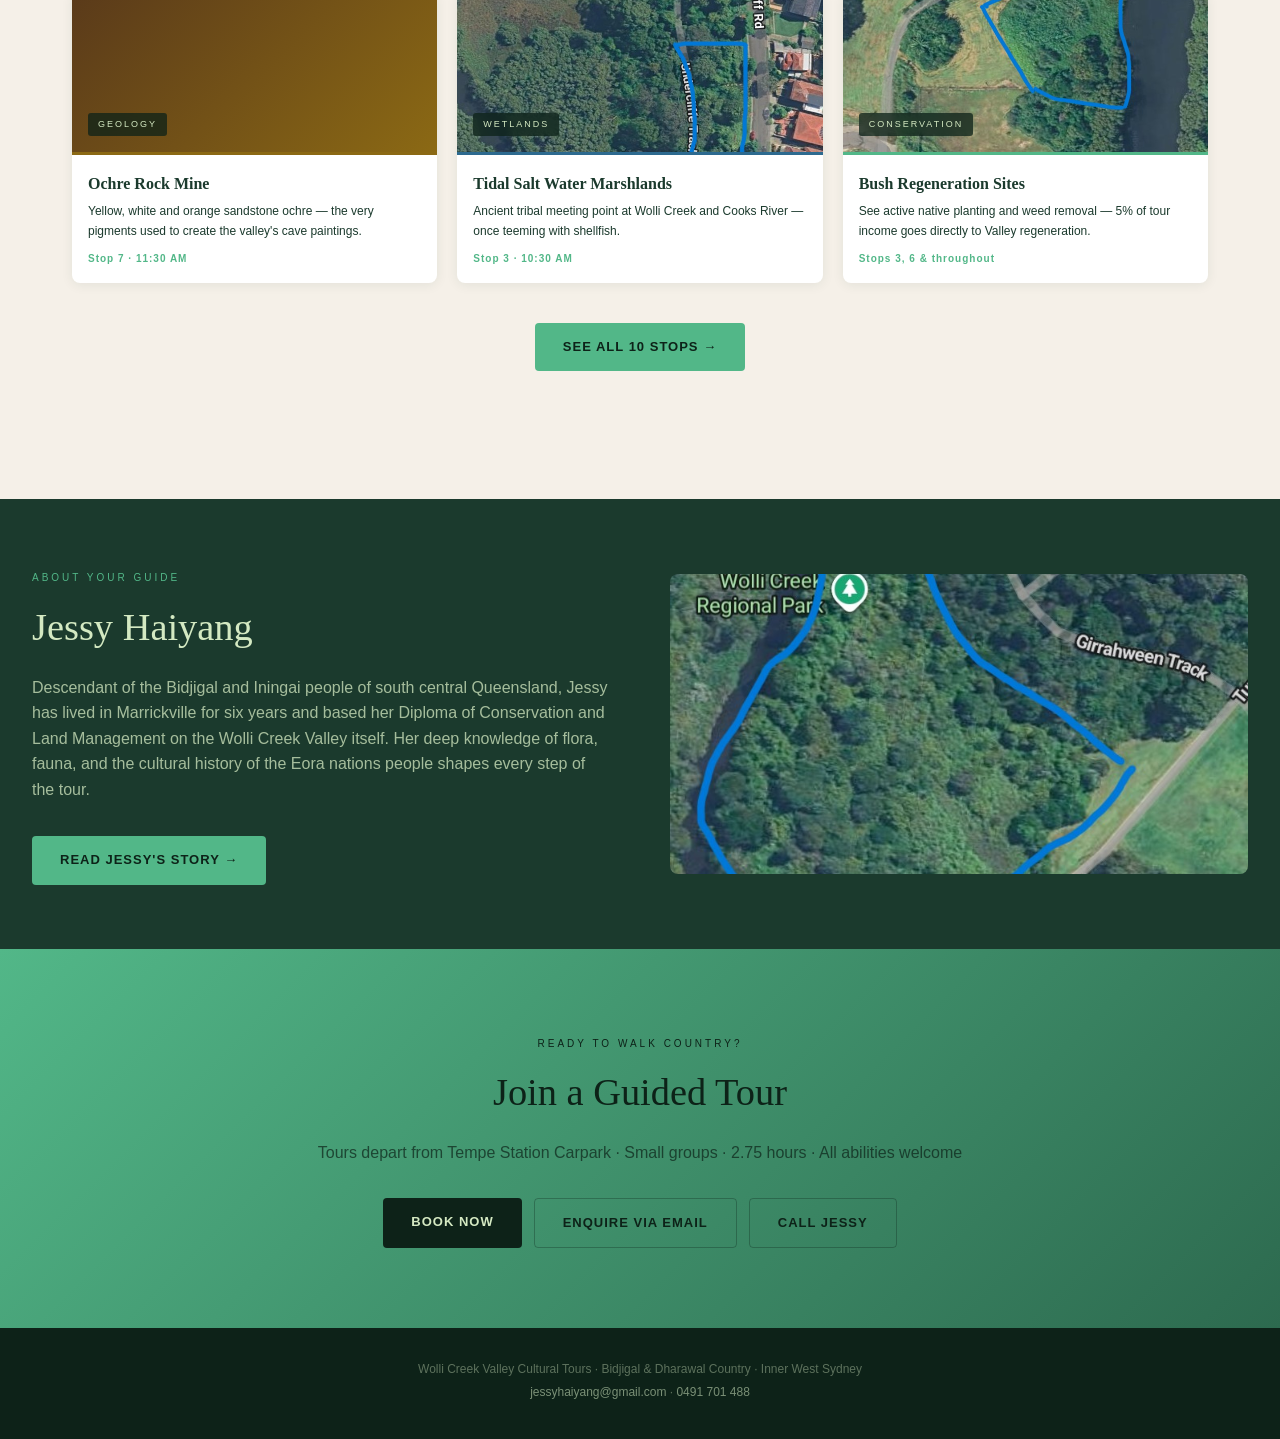
==== commit 2cdc4e9c: "fix: correct ancestry to Bidjigal and Iningai; add Cert III credential and bio PDF download" ====
--- a/index.html
+++ b/index.html
@@ -154,7 +154,7 @@
     <div class="about-text">
       <span class="label">About Your Guide</span>
       <h2>Jessy Haiyang</h2>
-      <p>Descendant of the Pitjara and Iningai people of central Queensland, Jessy has lived in Marrickville for six years and based her Diploma of Conservation and Land Management on the Wolli Creek Valley itself. Her deep knowledge of flora, fauna, and the cultural history of the Eora nations people shapes every step of the tour.</p>
+      <p>Descendant of the Bidjigal and Iningai people of south central Queensland, Jessy has lived in Marrickville for six years and based her Diploma of Conservation and Land Management on the Wolli Creek Valley itself. Her deep knowledge of flora, fauna, and the cultural history of the Eora nations people shapes every step of the tour.</p>
       <br>
       <a href="about.html" class="btn btn-primary" style="margin-top:8px;">Read Jessy's Story →</a>
     </div>
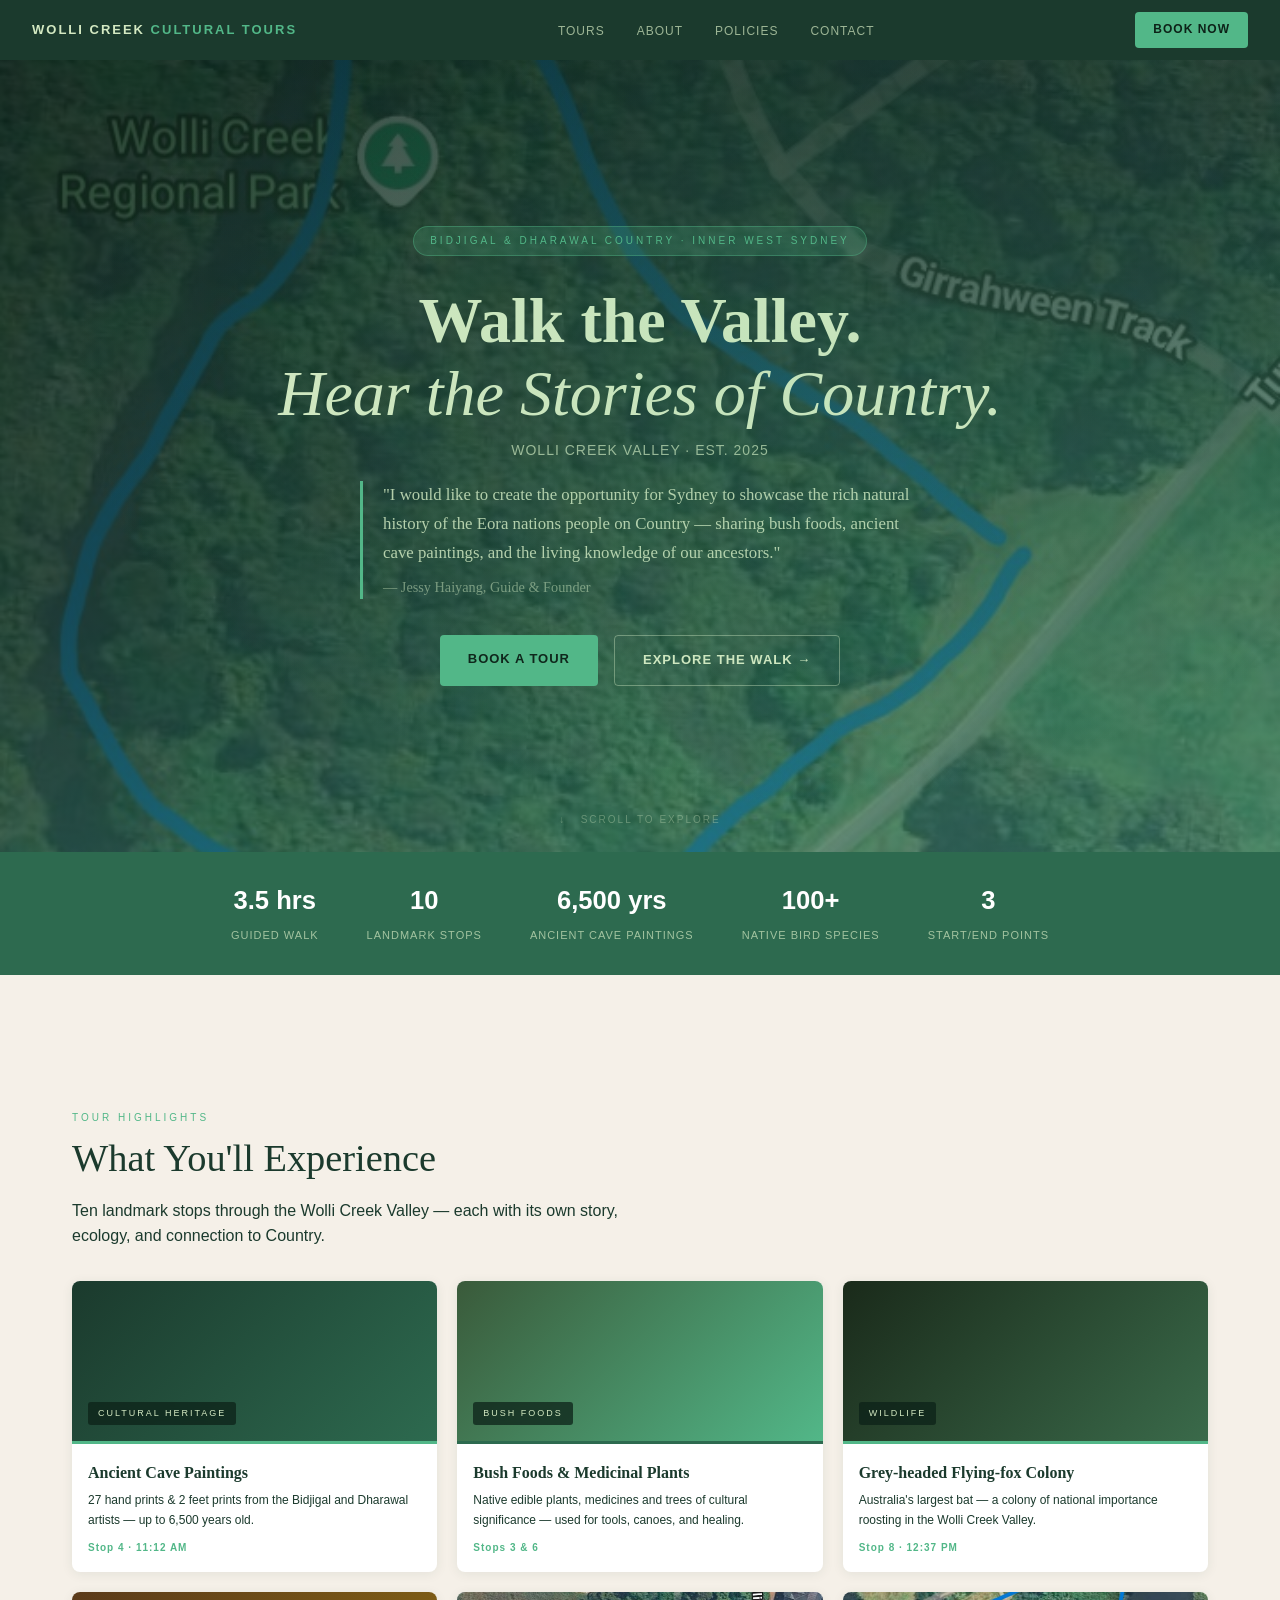
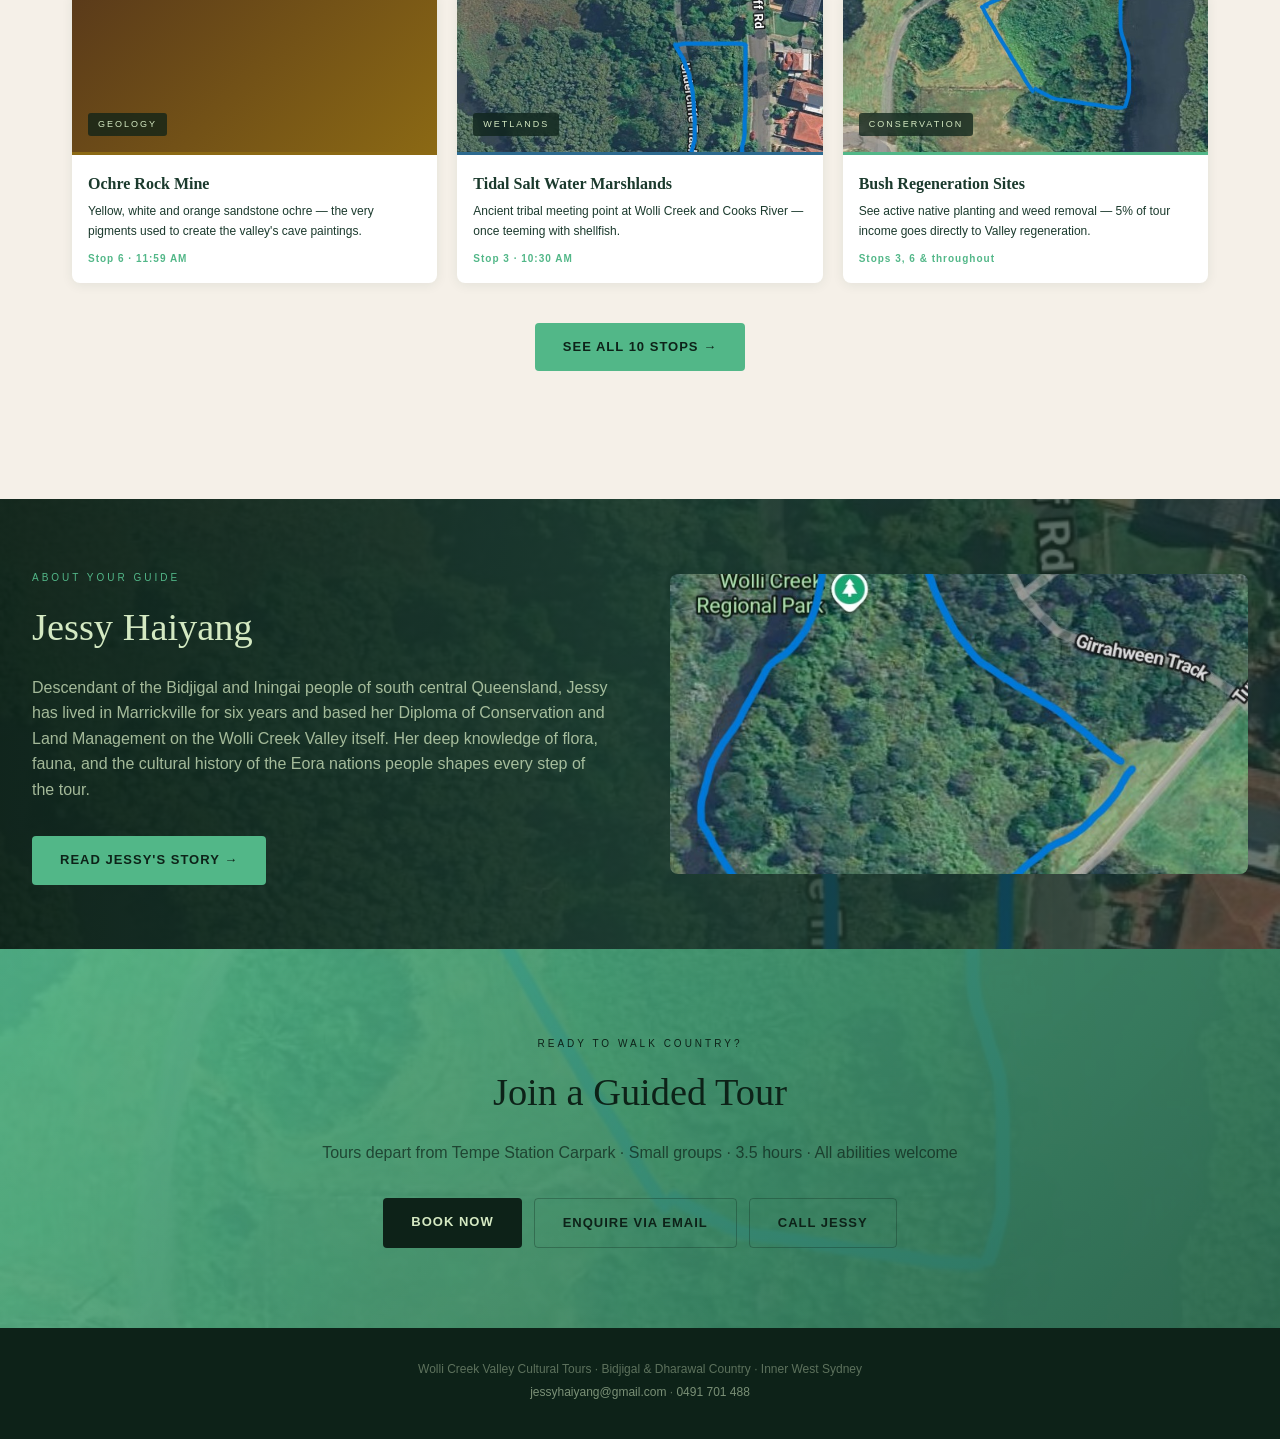
==== commit 71bb0e92: "feat: redesign tours page — image stop cards, route map, hero, 3.5hr timing" ====
--- a/index.html
+++ b/index.html
@@ -53,7 +53,7 @@
 
   <!-- STATS BAND -->
   <div class="stats-band">
-    <div class="stat"><strong>2.75 hrs</strong><span>Guided Walk</span></div>
+    <div class="stat"><strong>3.5 hrs</strong><span>Guided Walk</span></div>
     <div class="stat"><strong>10</strong><span>Landmark Stops</span></div>
     <div class="stat"><strong>6,500 yrs</strong><span>Ancient Cave Paintings</span></div>
     <div class="stat"><strong>100+</strong><span>Native Bird Species</span></div>
@@ -77,7 +77,7 @@
           <div class="card-body">
             <h4>Ancient Cave Paintings</h4>
             <p>27 hand prints &amp; 2 feet prints from the Bidjigal and Dharawal artists — up to 6,500 years old.</p>
-            <div class="card-meta">Stop 4 · 10:45 AM</div>
+            <div class="card-meta">Stop 4 · 11:12 AM</div>
           </div>
         </div>
 
@@ -101,7 +101,7 @@
           <div class="card-body">
             <h4>Grey-headed Flying-fox Colony</h4>
             <p>Australia's largest bat — a colony of national importance roosting in the Wolli Creek Valley.</p>
-            <div class="card-meta">Stop 8 · 11:45 AM</div>
+            <div class="card-meta">Stop 8 · 12:37 PM</div>
           </div>
         </div>
 
@@ -113,7 +113,7 @@
           <div class="card-body">
             <h4>Ochre Rock Mine</h4>
             <p>Yellow, white and orange sandstone ochre — the very pigments used to create the valley's cave paintings.</p>
-            <div class="card-meta">Stop 7 · 11:30 AM</div>
+            <div class="card-meta">Stop 6 · 11:59 AM</div>
           </div>
         </div>
 
@@ -167,7 +167,7 @@
   <section class="cta-section">
     <span class="label">Ready to Walk Country?</span>
     <h2>Join a Guided Tour</h2>
-    <p>Tours depart from Tempe Station Carpark · Small groups · 2.75 hours · All abilities welcome</p>
+    <p>Tours depart from Tempe Station Carpark · Small groups · 3.5 hours · All abilities welcome</p>
     <div class="cta-buttons">
       <a href="book.html" class="btn btn-primary" style="background:var(--color-forest-dark);color:var(--color-sage-light);">Book Now</a>
       <a href="mailto:jessyhaiyang@gmail.com" class="btn btn-ghost-dark">Enquire via Email</a>
--- a/css/components.css
+++ b/css/components.css
@@ -187,7 +187,9 @@
 
 /* ---- PAGE HERO (inner pages) ---- */
 .page-hero {
-  background: linear-gradient(160deg, var(--color-forest-dark) 0%, var(--color-forest) 60%, var(--color-forest-mid) 100%);
+  background:
+    linear-gradient(160deg, rgba(13,34,24,0.85) 0%, rgba(27,58,45,0.78) 60%, rgba(45,106,79,0.72) 100%),
+    url('../images/Bush regen site 2.jpg') center/cover no-repeat;
   padding: var(--space-xl) var(--space-md) var(--space-lg);
   text-align: center;
 }
--- a/css/home.css
+++ b/css/home.css
@@ -5,7 +5,9 @@
 /* ---- HERO ---- */
 .home-hero {
   min-height: 88vh;
-  background: linear-gradient(160deg, var(--color-forest-dark) 0%, var(--color-forest) 45%, var(--color-forest-mid) 80%, var(--color-forest-light) 100%);
+  background:
+    linear-gradient(160deg, rgba(13,34,24,0.82) 0%, rgba(27,58,45,0.75) 45%, rgba(45,106,79,0.65) 80%, rgba(58,122,95,0.6) 100%),
+    url('../images/Bush regen site 3.jpg') center/cover no-repeat;
   display: flex;
   flex-direction: column;
   align-items: center;
@@ -96,7 +98,9 @@
 
 /* ---- ABOUT STRIP ---- */
 .about-strip {
-  background: var(--color-forest);
+  background:
+    linear-gradient(90deg, rgba(13,34,24,0.92) 0%, rgba(27,58,45,0.88) 50%, rgba(13,34,24,0.6) 100%),
+    url('../images/Bush regen site 2.jpg') center/cover no-repeat;
   padding: var(--space-lg) var(--space-md);
   display: grid;
   grid-template-columns: 1fr 1fr;
@@ -127,7 +131,9 @@
 
 /* ---- CTA SECTION ---- */
 .cta-section {
-  background: linear-gradient(135deg, var(--color-sage) 0%, var(--color-forest-mid) 100%);
+  background:
+    linear-gradient(135deg, rgba(82,183,136,0.88) 0%, rgba(45,106,79,0.92) 100%),
+    url('../images/Bush regen site 1.jpg') center/cover no-repeat;
   padding: 80px var(--space-md);
   text-align: center;
 }
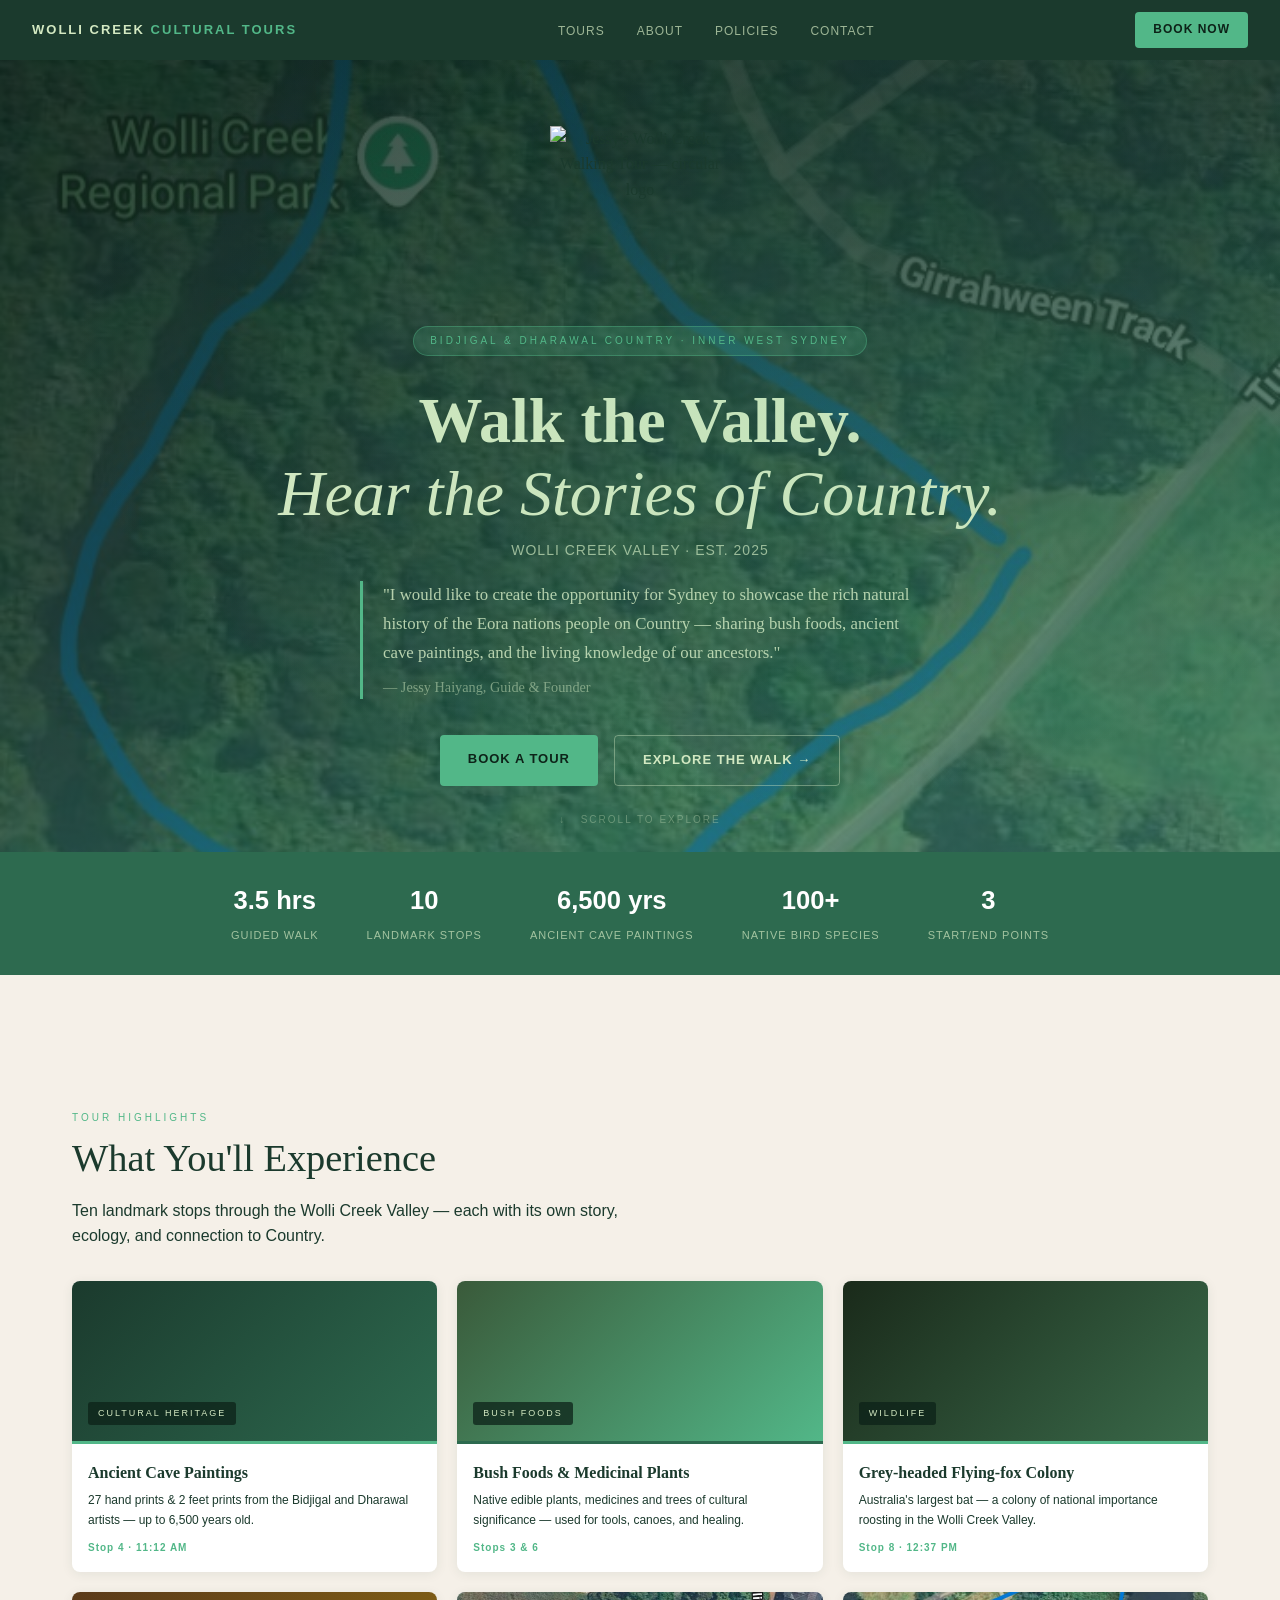
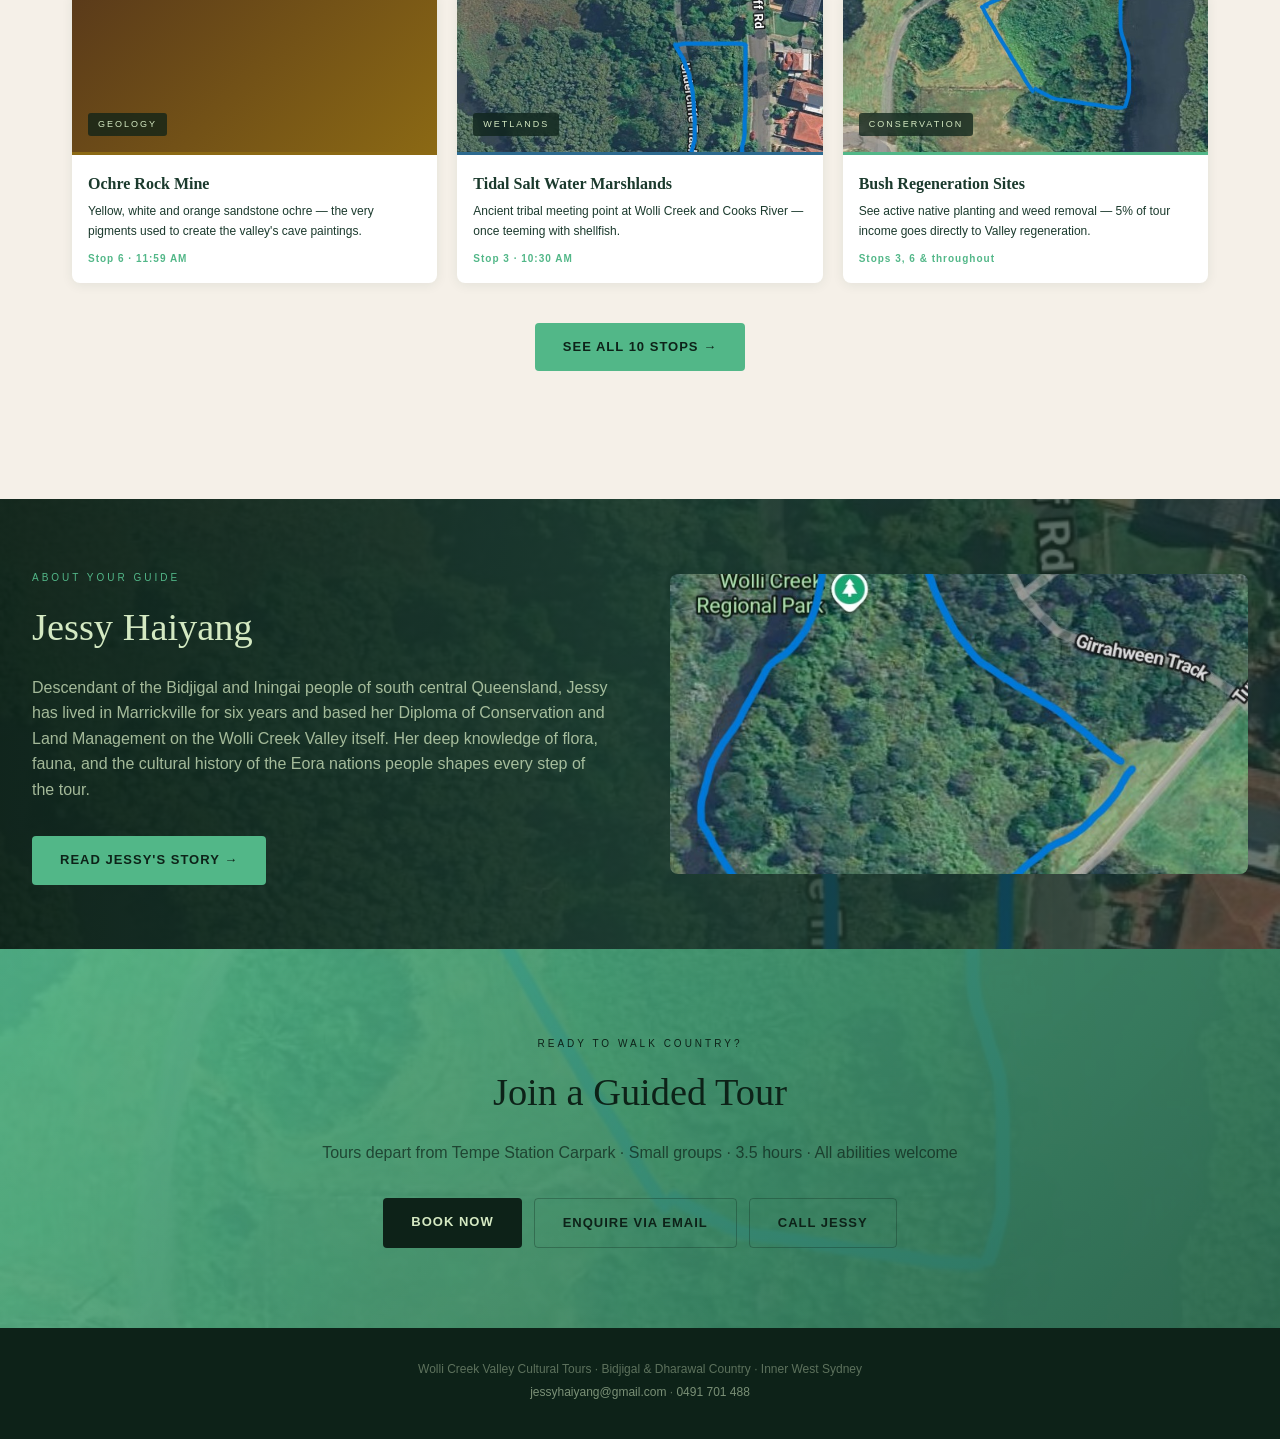
==== commit 2b8106f1: "feat: add Jessy's logo to homepage hero; fix tour map filename" ====
--- a/index.html
+++ b/index.html
@@ -35,6 +35,7 @@
 
   <!-- HERO -->
   <section class="home-hero">
+    <img src="images/Jessy's Logo.png" alt="Jessy's Wolli Creek Walking Tour — circular logo" class="hero-logo">
     <span class="hero-badge">Bidjigal &amp; Dharawal Country · Inner West Sydney</span>
     <h1><strong>Walk the Valley.</strong><br>Hear the Stories of Country.</h1>
     <p class="hero-subtitle">Wolli Creek Valley · Est. 2025</p>
--- a/css/home.css
+++ b/css/home.css
@@ -24,6 +24,15 @@
   background: radial-gradient(ellipse at 60% 40%, rgba(82,183,136,0.12) 0%, transparent 65%);
   pointer-events: none;
 }
+.hero-logo {
+  width: 180px;
+  height: 180px;
+  object-fit: contain;
+  margin-bottom: 20px;
+  filter: drop-shadow(0 4px 16px rgba(0,0,0,0.45));
+}
+@media (max-width: 480px) { .hero-logo { width: 140px; height: 140px; } }
+
 .hero-badge {
   background: rgba(82,183,136,0.2);
   border: 1px solid rgba(82,183,136,0.4);
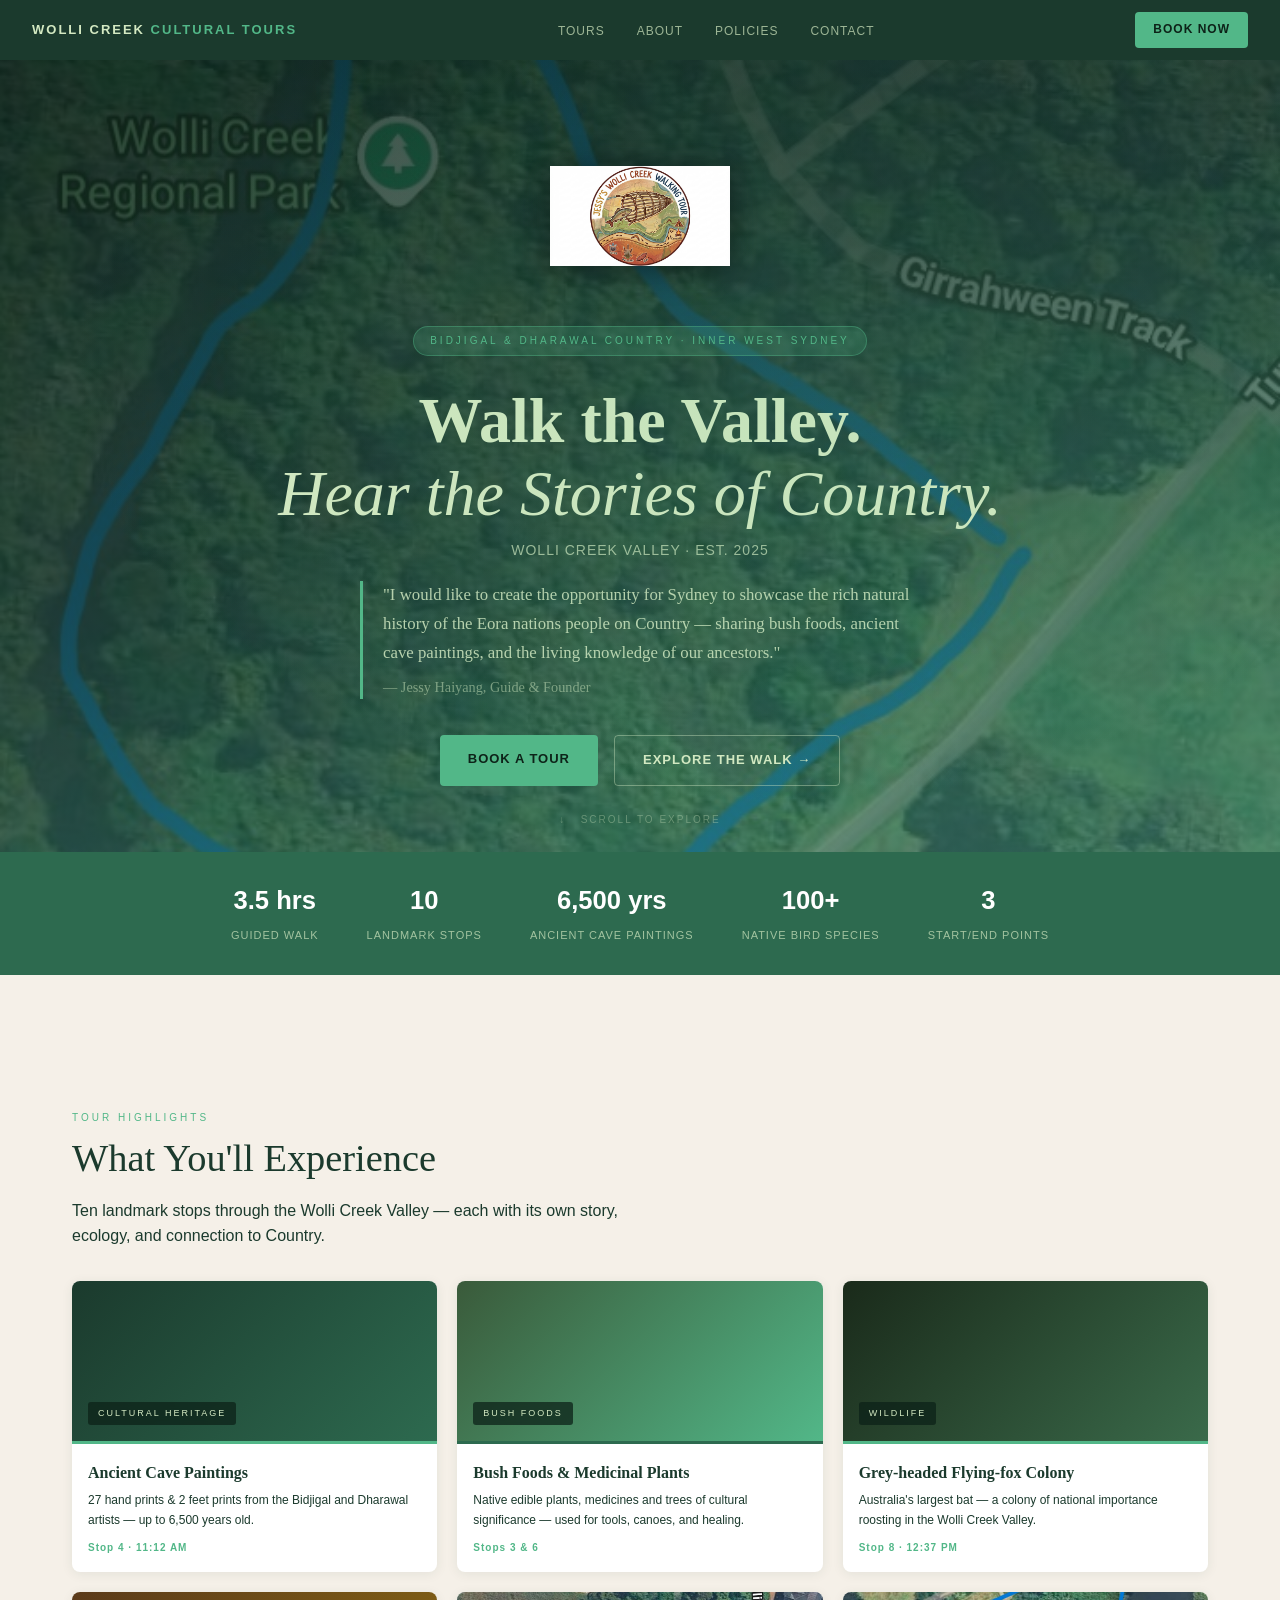
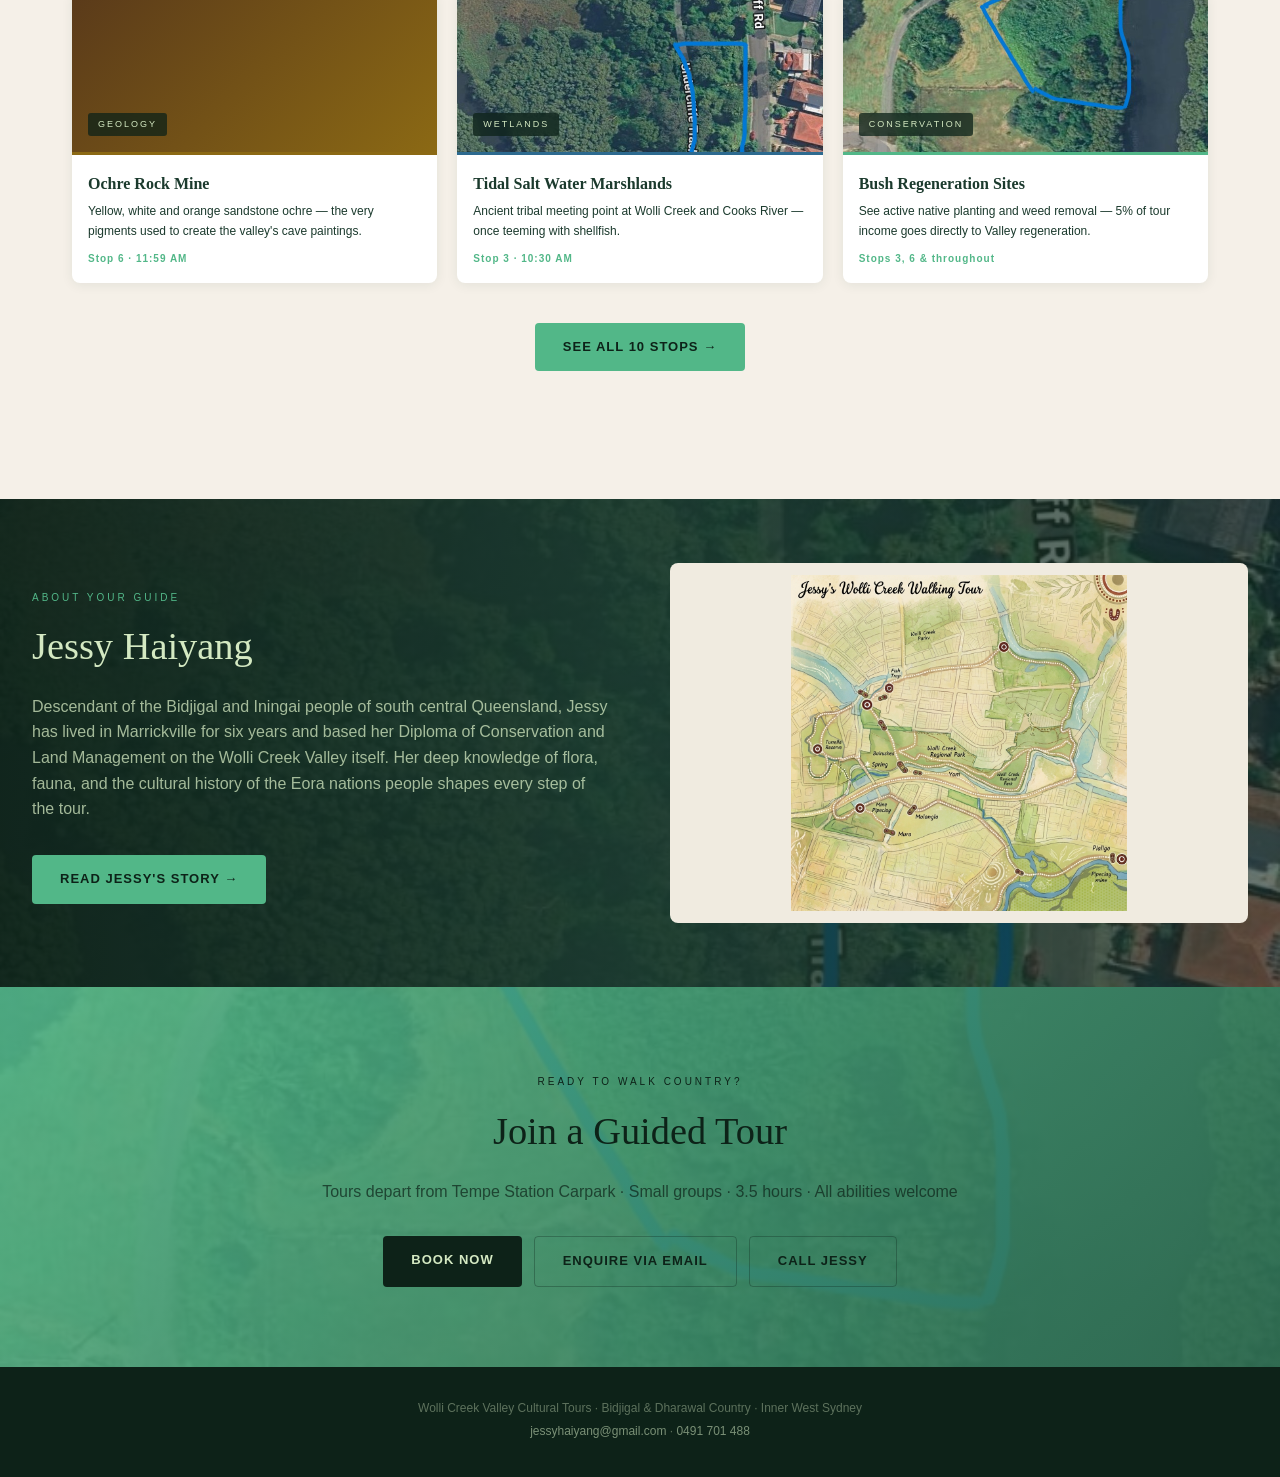
==== commit 1b603de8: "feat: replace about-strip image with Walking Tour Map 4" ====
--- a/index.html
+++ b/index.html
@@ -159,8 +159,8 @@
       <br>
       <a href="about.html" class="btn btn-primary" style="margin-top:8px;">Read Jessy's Story →</a>
     </div>
-    <div class="about-img">
-      <img src="images/Bush regen site 3.jpg" alt="Wolli Creek Valley — aerial view of the bush corridor">
+    <div class="about-img about-img--map">
+      <img src="images/Jessy's Walking Tour Map 4.png" alt="Jessy's Wolli Creek Walking Tour — illustrated route map">
     </div>
   </section>
 
--- a/css/home.css
+++ b/css/home.css
@@ -133,6 +133,8 @@
   letter-spacing: 1px;
 }
 .about-img img { width: 100%; height: 100%; object-fit: cover; }
+.about-img--map { background: #f0ebe0; height: 360px; }
+.about-img--map img { object-fit: contain; padding: 12px; }
 @media (max-width: 768px) {
   .about-strip { grid-template-columns: 1fr; }
   .about-img { height: 220px; }
